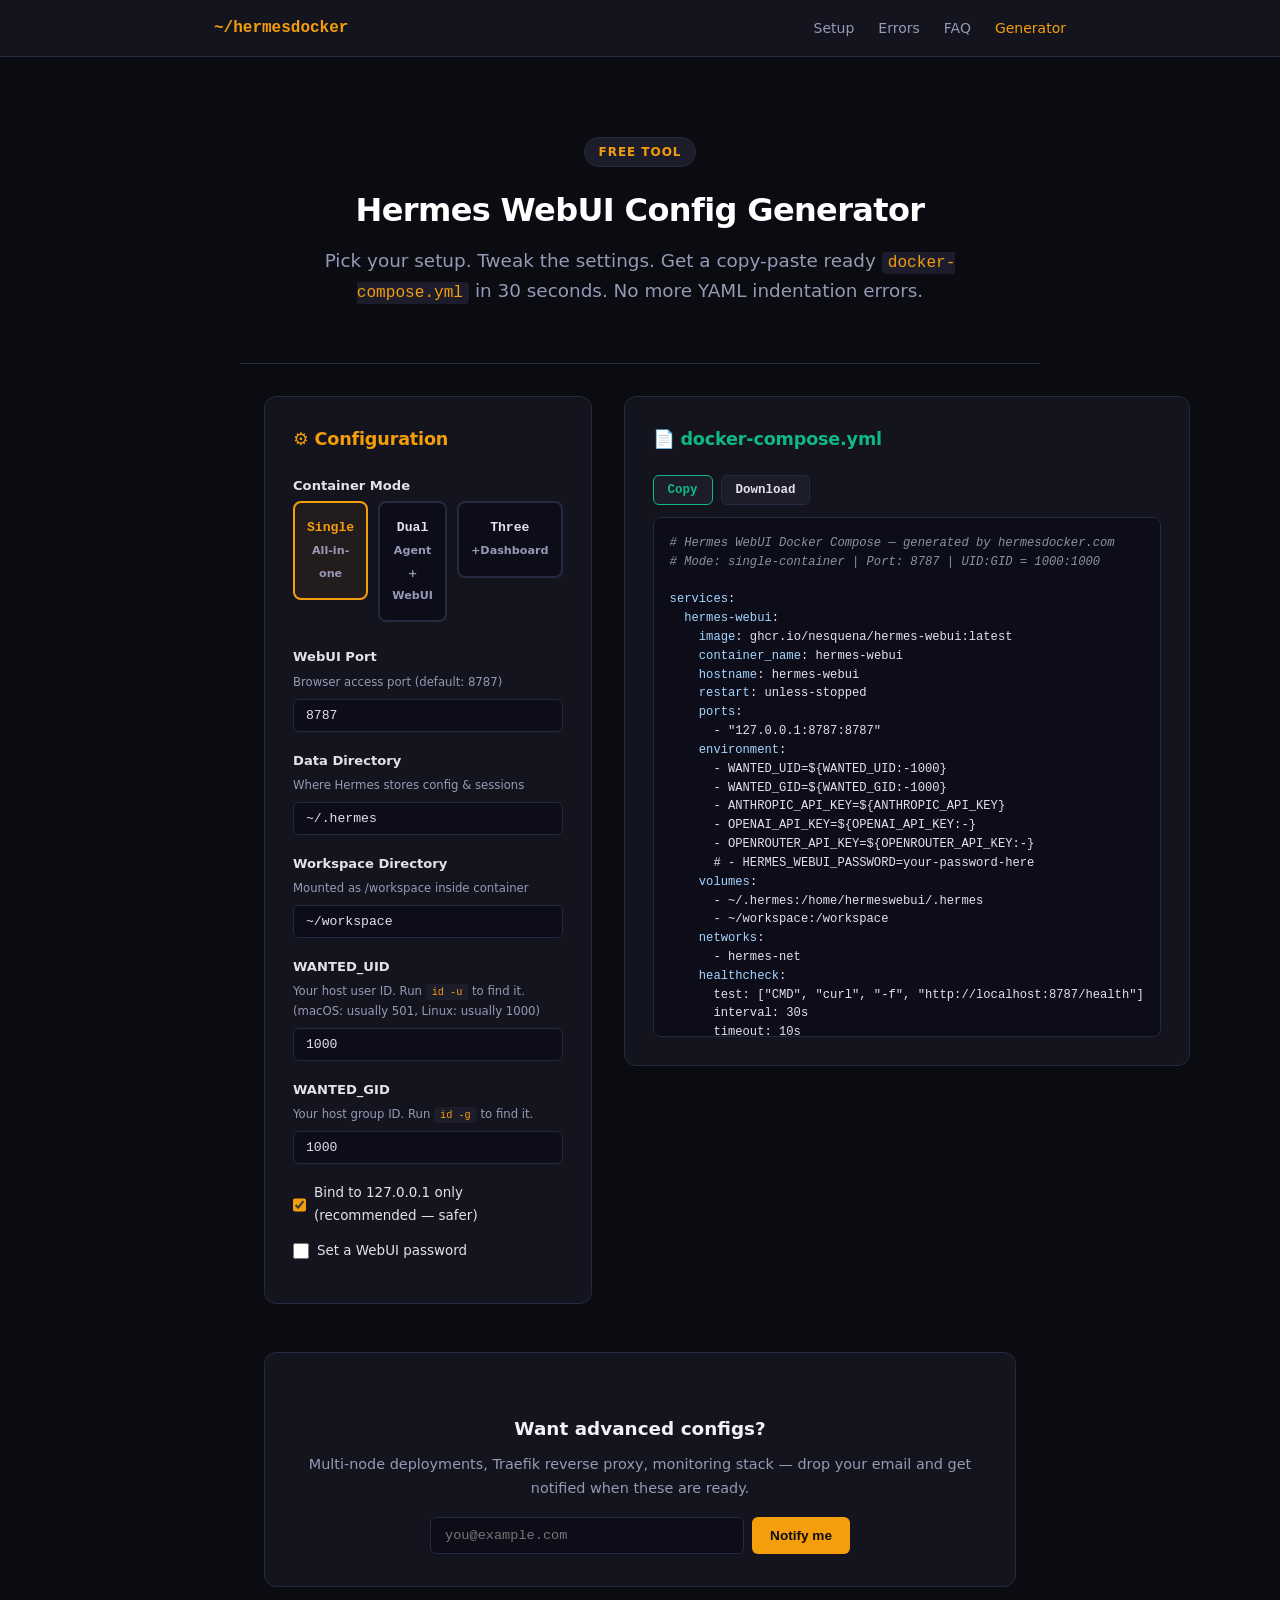
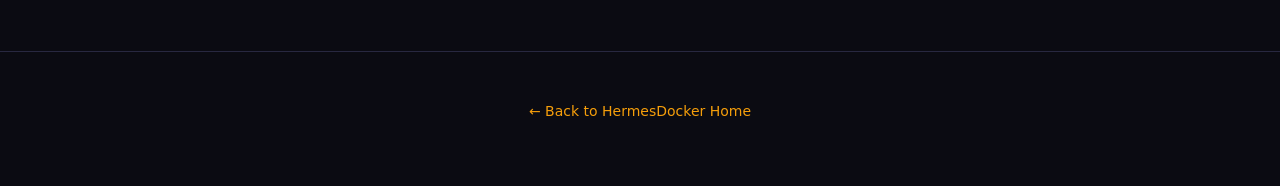
==== config-generator/index.html @ e7eb35ca "add Config Generator tool page — form-driven docker-compose.yml builder with live YAML preview" ====
<!DOCTYPE html>
<html lang="en">
<head>
  <meta charset="UTF-8">
  <meta name="viewport" content="width=device-width, initial-scale=1.0">
  <meta name="description" content="Generate a working Hermes WebUI Docker Compose file in 30 seconds. Pick your container mode, set your paths and ports — get a copy-paste ready YAML.">
  <title>Hermes WebUI Config Generator — Free Docker Compose YAML Builder</title>
  <link rel="canonical" href="https://hermesdocker.com/config-generator/">
  <meta name="robots" content="index, follow">
  <meta property="og:title" content="Hermes WebUI Config Generator — Free Docker Compose YAML Builder">
  <meta property="og:description" content="Generate a working Hermes WebUI Docker Compose file in 30 seconds. Pick your container mode, set your paths and ports.">
  <meta property="og:type" content="article">
  <meta property="og:url" content="https://hermesdocker.com/config-generator/">
  <meta property="og:locale" content="en_US">
  <meta name="twitter:card" content="summary_large_image">
  <meta name="twitter:title" content="Hermes WebUI Config Generator — Free Docker Compose YAML Builder">
  <meta name="twitter:description" content="Generate a working Hermes WebUI Docker Compose file in 30 seconds. Copy-paste ready.">
  <link rel="stylesheet" href="/style.css">
  <style>
    /* Tool page overrides */
    .generator-wrap {
      display: grid;
      grid-template-columns: 1fr 1fr;
      gap: 32px;
      align-items: start;
    }
    @media (max-width: 768px) {
      .generator-wrap { grid-template-columns: 1fr; }
    }

    .form-panel, .preview-panel {
      background: var(--surface);
      border: 1px solid var(--border);
      border-radius: 12px;
      padding: 28px;
    }

    .form-panel h2, .preview-panel h2 {
      font-size: 1.1rem;
      font-weight: 700;
      margin-bottom: 20px;
      display: flex;
      align-items: center;
      gap: 8px;
    }
    .form-panel h2 { color: var(--accent); }
    .preview-panel h2 { color: var(--green); }

    .form-group {
      margin-bottom: 18px;
    }
    .form-group label {
      display: block;
      font-size: 0.82rem;
      font-weight: 600;
      color: var(--text);
      margin-bottom: 4px;
    }
    .form-group .hint {
      font-size: 0.73rem;
      color: var(--text2);
      margin-bottom: 6px;
    }
    .form-group select,
    .form-group input[type="text"],
    .form-group input[type="number"] {
      width: 100%;
      background: var(--code-bg);
      border: 1px solid var(--border);
      border-radius: 6px;
      padding: 8px 12px;
      color: var(--text);
      font-family: var(--mono);
      font-size: 0.82rem;
      outline: none;
      transition: border-color 0.15s;
    }
    .form-group select:focus,
    .form-group input:focus {
      border-color: var(--accent);
    }
    .form-group select {
      cursor: pointer;
      appearance: none;
      background-image: url("data:image/svg+xml,%3Csvg xmlns='http://www.w3.org/2000/svg' width='12' height='12' viewBox='0 0 12 12'%3E%3Cpath d='M6 8L1 3h10z' fill='%239898b5'/%3E%3C/svg%3E");
      background-repeat: no-repeat;
      background-position: right 12px center;
      padding-right: 32px;
    }

    /* Mode selector — radio cards */
    .mode-selector {
      display: grid;
      grid-template-columns: repeat(3, 1fr);
      gap: 10px;
      margin-bottom: 20px;
    }
    .mode-card {
      position: relative;
    }
    .mode-card input {
      position: absolute; opacity: 0; pointer-events: none;
    }
    .mode-card label {
      display: block;
      background: var(--code-bg);
      border: 2px solid var(--border);
      border-radius: 8px;
      padding: 14px 12px;
      text-align: center;
      cursor: pointer;
      transition: border-color 0.15s, background 0.15s;
    }
    .mode-card label .mode-name {
      font-family: var(--mono);
      font-size: 0.82rem;
      font-weight: 700;
      color: var(--text);
      display: block;
    }
    .mode-card label .mode-desc {
      font-size: 0.7rem;
      color: var(--text2);
      margin-top: 2px;
    }
    .mode-card input:checked + label {
      border-color: var(--accent);
      background: rgba(245,158,11,0.06);
    }
    .mode-card input:checked + label .mode-name {
      color: var(--accent);
    }

    /* Preview panel */
    .preview-panel {
      position: sticky;
      top: 80px;
    }
    .preview-actions {
      display: flex;
      gap: 8px;
      margin-bottom: 12px;
    }
    .btn {
      display: inline-flex;
      align-items: center;
      gap: 6px;
      font-family: var(--mono);
      font-size: 0.78rem;
      font-weight: 600;
      border: 1px solid var(--border);
      border-radius: 6px;
      padding: 7px 14px;
      cursor: pointer;
      background: var(--surface2);
      color: var(--text);
      transition: border-color 0.15s, background 0.15s;
      white-space: nowrap;
    }
    .btn:hover { border-color: var(--accent); background: rgba(245,158,11,0.06); }
    .btn.copy-btn { border-color: var(--green); color: var(--green); }
    .btn.copy-btn:hover { background: rgba(16,185,129,0.08); }
    .btn.copy-btn.copied { background: rgba(16,185,129,0.12); border-color: var(--green); }

    .yaml-output {
      background: var(--code-bg);
      border: 1px solid var(--border);
      border-radius: 8px;
      padding: 16px;
      font-family: var(--mono);
      font-size: 0.76rem;
      line-height: 1.55;
      color: #e2e2ed;
      overflow-x: auto;
      white-space: pre;
      max-height: 520px;
      overflow-y: auto;
    }
    .yaml-output .y-key { color: #a5d6ff; }
    .yaml-output .y-comment { color: #8b949e; font-style: italic; }
    .yaml-output .y-val { color: #a5d6ff; }
    .yaml-output .y-bool { color: #ff7b72; }

    /* Email capture */
    .email-capture {
      margin-top: 48px;
      background: var(--surface);
      border: 1px solid var(--border);
      border-radius: 12px;
      padding: 32px;
      text-align: center;
    }
    .email-capture h3 {
      font-size: 1.15rem;
      font-weight: 700;
      margin-bottom: 8px;
    }
    .email-capture p {
      color: var(--text2);
      font-size: 0.9rem;
      margin-bottom: 16px;
    }
    .email-row {
      display: flex;
      gap: 8px;
      max-width: 420px;
      margin: 0 auto;
    }
    .email-row input {
      flex: 1;
      background: var(--code-bg);
      border: 1px solid var(--border);
      border-radius: 6px;
      padding: 10px 14px;
      color: var(--text);
      font-family: var(--mono);
      font-size: 0.85rem;
      outline: none;
    }
    .email-row input:focus { border-color: var(--accent); }
    .email-row button {
      background: var(--accent);
      color: #0b0b12;
      border: none;
      border-radius: 6px;
      padding: 10px 18px;
      font-weight: 700;
      font-size: 0.85rem;
      cursor: pointer;
      transition: opacity 0.15s;
    }
    .email-row button:hover { opacity: 0.9; }

    .check-group {
      display: flex;
      align-items: center;
      gap: 8px;
      margin-bottom: 12px;
    }
    .check-group input[type="checkbox"] {
      accent-color: var(--accent);
      width: 16px; height: 16px;
    }
    .check-group label {
      font-size: 0.84rem;
      color: var(--text);
      cursor: pointer;
    }
  </style>
</head>
<body>

<nav>
  <div class="nav-inner">
    <span class="nav-logo"><a href="/">~/hermesdocker</a></span>
    <ul class="nav-links">
      <li><a href="/#how-to">Setup</a></li>
      <li><a href="/#errors">Errors</a></li>
      <li><a href="/#faq">FAQ</a></li>
      <li><a href="/config-generator/" style="color:var(--accent);">Generator</a></li>
    </ul>
  </div>
</nav>

<main>

<section class="hero" style="padding-bottom:32px;">
  <div class="hero-badge">FREE TOOL</div>
  <h1 style="font-size:2rem;">Hermes WebUI Config Generator</h1>
  <p class="subtitle">Pick your setup. Tweak the settings. Get a copy-paste ready <code>docker-compose.yml</code> in 30 seconds. No more YAML indentation errors.</p>
</section>

<section class="section" style="padding-top:32px;">
  <div class="generator-wrap">

    <!-- Form panel -->
    <div class="form-panel">
      <h2>&#9881; Configuration</h2>

      <div class="form-group">
        <label>Container Mode</label>
        <div class="mode-selector" id="modeSelector">
          <div class="mode-card">
            <input type="radio" name="mode" id="modeSingle" value="single" checked>
            <label for="modeSingle">
              <span class="mode-name">Single</span>
              <span class="mode-desc">All-in-one</span>
            </label>
          </div>
          <div class="mode-card">
            <input type="radio" name="mode" id="modeDual" value="dual">
            <label for="modeDual">
              <span class="mode-name">Dual</span>
              <span class="mode-desc">Agent + WebUI</span>
            </label>
          </div>
          <div class="mode-card">
            <input type="radio" name="mode" id="modeThree" value="three">
            <label for="modeThree">
              <span class="mode-name">Three</span>
              <span class="mode-desc">+Dashboard</span>
            </label>
          </div>
        </div>
      </div>

      <div class="form-group">
        <label for="webuiPort">WebUI Port</label>
        <div class="hint">Browser access port (default: 8787)</div>
        <input type="number" id="webuiPort" value="8787" min="1" max="65535">
      </div>

      <div class="form-group" id="agentPortGroup" style="display:none;">
        <label for="agentPort">Agent Gateway Port</label>
        <div class="hint">Internal agent port (default: 8642)</div>
        <input type="number" id="agentPort" value="8642" min="1" max="65535">
      </div>

      <div class="form-group" id="dashboardPortGroup" style="display:none;">
        <label for="dashboardPort">Dashboard Port</label>
        <div class="hint">Monitoring dashboard (default: 9119)</div>
        <input type="number" id="dashboardPort" value="9119" min="1" max="65535">
      </div>

      <div class="form-group">
        <label for="dataDir">Data Directory</label>
        <div class="hint">Where Hermes stores config & sessions</div>
        <input type="text" id="dataDir" value="~/.hermes">
      </div>

      <div class="form-group">
        <label for="workspaceDir">Workspace Directory</label>
        <div class="hint">Mounted as /workspace inside container</div>
        <input type="text" id="workspaceDir" value="~/workspace">
      </div>

      <div class="form-group" id="sharedDataGroup" style="display:none;">
        <label for="sharedDataDir">Shared Data Directory</label>
        <div class="hint">Production mount for multi-container (e.g., /mnt/data/hermes-allinone)</div>
        <input type="text" id="sharedDataDir" value="/mnt/data/hermes-allinone">
      </div>

      <div class="form-group">
        <label for="wantedUid">WANTED_UID</label>
        <div class="hint">Your host user ID. Run <code>id -u</code> to find it. (macOS: usually 501, Linux: usually 1000)</div>
        <input type="number" id="wantedUid" value="1000" min="0">
      </div>

      <div class="form-group">
        <label for="wantedGid">WANTED_GID</label>
        <div class="hint">Your host group ID. Run <code>id -g</code> to find it.</div>
        <input type="number" id="wantedGid" value="1000" min="0">
      </div>

      <div class="check-group">
        <input type="checkbox" id="bindLocalhost" checked>
        <label for="bindLocalhost">Bind to 127.0.0.1 only (recommended — safer)</label>
      </div>

      <div class="check-group">
        <input type="checkbox" id="setPassword">
        <label for="setPassword">Set a WebUI password</label>
      </div>

      <div class="form-group" id="passwordGroup" style="display:none;">
        <input type="text" id="webuiPassword" placeholder="Enter a strong password">
      </div>
    </div>

    <!-- Preview panel -->
    <div class="preview-panel">
      <h2>&#128196; docker-compose.yml</h2>
      <div class="preview-actions">
        <button class="btn copy-btn" id="copyBtn" onclick="copyYaml()">Copy</button>
        <button class="btn" id="downloadBtn" onclick="downloadYaml()">Download</button>
      </div>
      <div class="yaml-output" id="yamlOutput"></div>
    </div>

  </div>

  <!-- Email capture -->
  <div class="email-capture">
    <h3>Want advanced configs?</h3>
    <p>Multi-node deployments, Traefik reverse proxy, monitoring stack — drop your email and get notified when these are ready.</p>
    <form class="email-row" action="https://formspree.io/f/your-form-id" method="POST">
      <input type="email" name="email" placeholder="you@example.com" required>
      <button type="submit">Notify me</button>
    </form>
  </div>

</section>

</main>

<footer>
  <p><a href="/">← Back to HermesDocker Home</a></p>
</footer>

<script>
const modeInputs = document.querySelectorAll('input[name="mode"]');
const agentPortGroup = document.getElementById('agentPortGroup');
const dashboardPortGroup = document.getElementById('dashboardPortGroup');
const sharedDataGroup = document.getElementById('sharedDataGroup');
const bindLocalhost = document.getElementById('bindLocalhost');
const setPassword = document.getElementById('setPassword');
const passwordGroup = document.getElementById('passwordGroup');

function updateFormUI() {
  const mode = document.querySelector('input[name="mode"]:checked').value;
  agentPortGroup.style.display = (mode === 'dual' || mode === 'three') ? '' : 'none';
  dashboardPortGroup.style.display = (mode === 'three') ? '' : 'none';
  sharedDataGroup.style.display = (mode === 'three') ? '' : 'none';
}

modeInputs.forEach(r => r.addEventListener('change', () => { updateFormUI(); generateYaml(); }));
setPassword.addEventListener('change', () => {
  passwordGroup.style.display = setPassword.checked ? '' : 'none';
  generateYaml();
});

// Listen to all form inputs
document.querySelectorAll('.form-panel input, .form-panel select').forEach(el => {
  el.addEventListener('input', generateYaml);
  el.addEventListener('change', generateYaml);
});

function getVal(id) { return document.getElementById(id).value.trim(); }
function getChecked(id) { return document.getElementById(id).checked; }

function generateYaml() {
  const mode = document.querySelector('input[name="mode"]:checked').value;
  const webuiPort = getVal('webuiPort') || '8787';
  const agentPort = getVal('agentPort') || '8642';
  const dashboardPort = getVal('dashboardPort') || '9119';
  const dataDir = getVal('dataDir') || '~/.hermes';
  const workspaceDir = getVal('workspaceDir') || '~/workspace';
  const sharedDir = getVal('sharedDataDir') || '/mnt/data/hermes-allinone';
  const uid = getVal('wantedUid') || '1000';
  const gid = getVal('wantedGid') || '1000';
  const localhost = getChecked('bindLocalhost');
  const hasPassword = getChecked('setPassword');
  const password = getVal('webuiPassword');
  const bind = localhost ? '127.0.0.1' : '0.0.0.0';

  const L = (s, v, c) => `  ${s}: ${v}` + (c ? `  ${c}` : '');

  let yaml = '# Hermes WebUI Docker Compose — generated by hermesdocker.com\n';
  yaml += `# Mode: ${mode}-container | Port: ${webuiPort} | UID:GID = ${uid}:${gid}\n\n`;
  yaml += 'services:\n';

  if (mode === 'dual' || mode === 'three') {
    // hermes-agent service
    yaml += '  hermes-agent:\n';
    yaml += '    image: ghcr.io/nesquena/hermes-agent:latest\n';
    yaml += '    container_name: hermes-agent\n';
    yaml += '    hostname: hermes-agent\n';
    yaml += '    restart: unless-stopped\n';
    yaml += '    ports:\n';
    yaml += `      - "${bind}:${agentPort}:${agentPort}"\n`;
    yaml += '    environment:\n';
    yaml += '      - ANTHROPIC_API_KEY=${ANTHROPIC_API_KEY}\n';
    yaml += '      - OPENAI_API_KEY=${OPENAI_API_KEY:-}\n';
    yaml += '      - OPENROUTER_API_KEY=${OPENROUTER_API_KEY:-}\n';
    yaml += '    volumes:\n';
    yaml += `      - ${dataDir}/hermes-agent:/app\n`;
    if (mode === 'three') {
      yaml += `      - ${sharedDir}:/root/.hermes\n`;
    } else {
      yaml += `      - ${dataDir}:/root/.hermes\n`;
    }
    yaml += '    networks:\n';
    yaml += '      - hermes-net\n\n';
  }

  // hermes-webui service
  yaml += '  hermes-webui:\n';
  yaml += '    image: ghcr.io/nesquena/hermes-webui:latest\n';
  yaml += '    container_name: hermes-webui\n';
  yaml += '    hostname: hermes-webui\n';
  yaml += '    restart: unless-stopped\n';
  yaml += '    ports:\n';
  yaml += `      - "${bind}:${webuiPort}:${webuiPort}"\n`;
  yaml += '    environment:\n';
  yaml += `      - WANTED_UID=\${WANTED_UID:-${uid}}\n`;
  yaml += `      - WANTED_GID=\${WANTED_GID:-${gid}}\n`;
  if (mode === 'single') {
    yaml += '      - ANTHROPIC_API_KEY=${ANTHROPIC_API_KEY}\n';
    yaml += '      - OPENAI_API_KEY=${OPENAI_API_KEY:-}\n';
    yaml += '      - OPENROUTER_API_KEY=${OPENROUTER_API_KEY:-}\n';
  } else {
    yaml += '      - HERMES_AGENT_URL=http://hermes-agent:8642\n';
  }
  if (hasPassword && password) {
    yaml += `      - HERMES_WEBUI_PASSWORD=${password}\n`;
  } else {
    yaml += '      # - HERMES_WEBUI_PASSWORD=your-password-here\n';
  }
  yaml += '    volumes:\n';
  if (mode === 'three') {
    yaml += `      - ${sharedDir}:/home/hermeswebui/.hermes\n`;
    yaml += `      - ${sharedDir}/hermes-agent-src:/home/hermeswebui/.hermes/hermes-agent\n`;
  } else if (mode === 'dual') {
    yaml += `      - ${dataDir}:/home/hermeswebui/.hermes\n`;
    yaml += `      - ${dataDir}/hermes-agent:/home/hermeswebui/.hermes/hermes-agent\n`;
  } else {
    yaml += `      - ${dataDir}:/home/hermeswebui/.hermes\n`;
  }
  yaml += `      - ${workspaceDir}:/workspace\n`;
  yaml += '    networks:\n';
  yaml += '      - hermes-net\n';
  if (mode !== 'single') {
    yaml += '    depends_on:\n';
    yaml += '      hermes-agent:\n';
    yaml += '        condition: service_started\n';
  }
  yaml += '    healthcheck:\n';
  yaml += '      test: ["CMD", "curl", "-f", "http://localhost:8787/health"]\n';
  yaml += '      interval: 30s\n';
  yaml += '      timeout: 10s\n';
  yaml += '      retries: 3\n';

  if (mode === 'three') {
    yaml += '\n  hermes-dashboard:\n';
    yaml += '    image: ghcr.io/nesquena/hermes-dashboard:latest\n';
    yaml += '    container_name: hermes-dashboard\n';
    yaml += '    hostname: hermes-dashboard\n';
    yaml += '    restart: unless-stopped\n';
    yaml += '    ports:\n';
    yaml += `      - "${bind}:${dashboardPort}:${dashboardPort}"\n`;
    yaml += '    environment:\n';
    yaml += `      - WANTED_UID=\${WANTED_UID:-${uid}}\n`;
    yaml += `      - WANTED_GID=\${WANTED_GID:-${gid}}\n`;
    yaml += '      - HERMES_AGENT_URL=http://hermes-agent:8642\n';
    yaml += '    volumes:\n';
    yaml += `      - ${sharedDir}:/home/hermeswebui/.hermes\n`;
    yaml += '    networks:\n';
    yaml += '      - hermes-net\n';
    yaml += '    depends_on:\n';
    yaml += '      hermes-agent:\n';
    yaml += '        condition: service_started\n';
  }

  yaml += '\nnetworks:\n';
  yaml += '  hermes-net:\n';
  yaml += '    driver: bridge\n';

  // Syntax highlight
  let html = yaml
    .replace(/&/g, '&amp;')
    .replace(/</g, '&lt;')
    .replace(/>/g, '&gt;');

  html = html.replace(/^(#.*)$/gm, '<span class="y-comment">$1</span>');
  html = html.replace(/^(\s{0,4})([\w-]+)(:)/gm, (m, sp, key, colon) => {
    return sp + '<span class="y-key">' + key + '</span>' + colon;
  });

  document.getElementById('yamlOutput').innerHTML = html;
}

function copyYaml() {
  const el = document.getElementById('yamlOutput');
  const range = document.createRange();
  range.selectNodeContents(el);
  const sel = window.getSelection();
  sel.removeAllRanges();
  sel.addRange(range);
  document.execCommand('copy');
  sel.removeAllRanges();

  const btn = document.getElementById('copyBtn');
  btn.textContent = 'Copied!';
  btn.classList.add('copied');
  setTimeout(() => {
    btn.textContent = 'Copy';
    btn.classList.remove('copied');
  }, 2000);
}

function downloadYaml() {
  const raw = document.getElementById('yamlOutput').textContent;
  const blob = new Blob([raw], { type: 'text/yaml' });
  const a = document.createElement('a');
  a.href = URL.createObjectURL(blob);
  a.download = 'docker-compose.yml';
  a.click();
  URL.revokeObjectURL(a.href);
}

// Init
updateFormUI();
generateYaml();
</script>

</body>
</html>
---- style.css ----
/* HermesDocker — DevOps deployment + troubleshooting theme */
:root {
  --bg: #0b0b12;
  --surface: #14141f;
  --surface2: #1c1c2b;
  --border: #282840;
  --text: #e2e2ed;
  --text2: #9898b5;
  --accent: #f59e0b;
  --accent-dim: #d97706;
  --danger: #ef4444;
  --green: #10b981;
  --code-bg: #0d0d1a;
  --font: 'Segoe UI', system-ui, -apple-system, sans-serif;
  --mono: 'Cascadia Code', 'JetBrains Mono', 'Fira Code', 'Consolas', monospace;
}

*, *::before, *::after { box-sizing: border-box; margin: 0; padding: 0; }

html { scroll-behavior: smooth; }
body {
  font-family: var(--font);
  background: var(--bg);
  color: var(--text);
  line-height: 1.7;
  font-size: 16px;
}

/* Nav */
nav {
  background: var(--surface);
  border-bottom: 1px solid var(--border);
  position: sticky; top: 0; z-index: 100;
  backdrop-filter: blur(12px);
}
.nav-inner {
  max-width: 900px; margin: 0 auto; padding: 0 24px;
  display: flex; align-items: center; justify-content: space-between; height: 56px;
}
.nav-logo a {
  font-family: var(--mono); font-size: 1rem; font-weight: 600;
  color: var(--accent); text-decoration: none;
}
.nav-links { list-style: none; display: flex; gap: 24px; }
.nav-links a { color: var(--text2); text-decoration: none; font-size: 0.875rem; transition: color .15s; }
.nav-links a:hover { color: var(--text); }

/* Hero */
.hero {
  text-align: center; padding: 80px 24px 64px;
  max-width: 780px; margin: 0 auto;
}
.hero-badge {
  display: inline-block; background: var(--surface2); border: 1px solid var(--border);
  color: var(--accent); font-size: 0.75rem; font-weight: 600; text-transform: uppercase;
  letter-spacing: 0.08em; padding: 4px 14px; border-radius: 100px; margin-bottom: 24px;
}
.hero h1 {
  font-size: 2.5rem; font-weight: 800; line-height: 1.2; letter-spacing: -0.02em;
  margin-bottom: 16px; color: #fff;
}
.hero .subtitle { font-size: 1.15rem; color: var(--text2); margin-bottom: 24px; line-height: 1.65; }
.hero-meta {
  display: flex; gap: 12px; justify-content: center; align-items: center;
  color: var(--text2); font-size: 0.9rem;
}

/* Sections */
.section {
  max-width: 800px; margin: 0 auto; padding: 64px 24px;
  border-top: 1px solid var(--border);
}
.section:first-of-type { border-top: none; }
.section .intro {
  color: var(--text2); font-size: 1.05rem; margin-bottom: 32px;
}

h2 {
  font-size: 1.75rem; font-weight: 700; margin-bottom: 24px;
  letter-spacing: -0.01em; color: #fff;
}
h3 { font-size: 1.2rem; font-weight: 600; margin: 28px 0 8px; color: #f0f0f5; }
h4 { font-size: 1rem; font-weight: 600; margin-bottom: 6px; color: #f0f0f5; }
p { margin-bottom: 14px; color: var(--text2); }
p strong { color: var(--text); }
a { color: var(--accent); text-decoration: none; }
a:hover { text-decoration: underline; }

/* Reason blocks */
.reason {
  background: var(--surface); border: 1px solid var(--border);
  border-radius: 10px; padding: 24px; margin-bottom: 20px;
}
.reason h3 { margin-top: 0; }
.reason p { margin-bottom: 8px; }
.reason-why {
  font-size: 0.85rem; color: var(--accent); font-style: italic;
  border-left: 3px solid var(--accent-dim); padding-left: 12px;
}

/* Steps */
.step { margin-bottom: 36px; }
.step h3 { color: var(--accent); }

/* Architecture diagram */
.arch-diagram {
  background: var(--code-bg); border: 1px solid var(--border);
  border-radius: 8px; padding: 20px 24px; margin: 12px 0 18px;
  font-family: var(--mono); font-size: 0.8rem; line-height: 1.5;
  color: var(--text2); overflow-x: auto;
}

/* Code blocks */
.code-block {
  background: var(--code-bg); border: 1px solid var(--border);
  border-radius: 8px; padding: 16px 20px; margin: 12px 0 18px;
  font-family: var(--mono); font-size: 0.85rem; line-height: 1.65;
  overflow-x: auto; white-space: pre-wrap; word-break: break-word;
  color: #c9d1d9;
}
.cm { color: #8b949e; }
.st { color: #a5d6ff; }
.kw { color: #ff7b72; }
.kn { color: #ff7b72; }
.nn { color: #ffa657; }
code {
  background: var(--surface2); padding: 2px 6px; border-radius: 4px;
  font-family: var(--mono); font-size: 0.875em; color: var(--accent);
}
.code-block code { background: none; padding: 0; color: inherit; }

/* Callouts */
.callout {
  background: var(--surface); border: 1px solid var(--border);
  border-radius: 10px; padding: 18px 22px; margin: 20px 0;
  font-size: 0.95rem;
}
.callout strong { color: var(--accent); }
.callout.warn { border-left: 3px solid var(--accent); }
.callout.warn strong { color: var(--accent); }
.callout.danger { border-left: 3px solid var(--danger); }
.callout.danger strong { color: var(--danger); }
.callout.note { border-left: 3px solid var(--text2); }

/* Features grid */
.features-grid {
  display: grid; grid-template-columns: repeat(auto-fit, minmax(320px, 1fr));
  gap: 20px;
}
.feature-card {
  background: var(--surface); border: 1px solid var(--border);
  border-radius: 10px; padding: 22px;
}
.feature-card h4 { color: var(--accent); }
.feature-card p { font-size: 0.95rem; margin-bottom: 0; }

/* Error entries */
.error-entry {
  background: var(--surface); border: 1px solid var(--border);
  border-radius: 10px; padding: 24px; margin-bottom: 24px;
  position: relative;
}
.error-num {
  position: absolute; top: -12px; left: 20px;
  background: var(--danger); color: #fff;
  font-size: 0.7rem; font-weight: 700; text-transform: uppercase;
  letter-spacing: 0.06em; padding: 3px 12px; border-radius: 100px;
}
.error-entry h3 { margin-top: 8px; color: #fff; }
.error-symptom {
  background: var(--code-bg); border: 1px solid var(--border);
  border-radius: 6px; padding: 12px 16px; margin: 12px 0;
  font-size: 0.9rem;
}
.error-symptom strong { color: var(--danger); }
.error-symptom code { color: var(--danger); background: none; padding: 0; }
.error-entry p { margin-bottom: 10px; }
.source-tag {
  display: inline-block; font-size: 0.75rem; color: var(--text2);
  background: var(--surface2); padding: 2px 10px; border-radius: 4px;
  margin-top: 12px; font-family: var(--mono);
}

/* FAQ */
.faq-item { margin-bottom: 2px; }
.faq-q {
  width: 100%; text-align: left; background: var(--surface);
  border: 1px solid var(--border); border-radius: 8px;
  padding: 16px 48px 16px 20px; font-size: 1rem; font-weight: 500;
  color: var(--text); cursor: pointer; position: relative;
  font-family: var(--font); transition: background .15s;
}
.faq-q:hover { background: var(--surface2); }
.faq-q::after {
  content: '+'; position: absolute; right: 20px; top: 50%;
  transform: translateY(-50%); font-size: 1.3rem; color: var(--accent);
  transition: transform .2s;
}
.faq-q.open::after { transform: translateY(-50%) rotate(45deg); }
.faq-q.open { background: var(--surface2); border-color: var(--accent-dim); }
.faq-a {
  display: none; background: var(--surface);
  border: 1px solid var(--border); border-top: none;
  border-radius: 0 0 8px 8px; padding: 0 20px 18px;
}
.faq-a.open { display: block; }
.faq-a p { font-size: 0.95rem; }
.faq-a ul { margin: 0 0 14px 20px; color: var(--text2); font-size: 0.95rem; }
.faq-a li { margin-bottom: 6px; }

/* Next steps */
.next-grid {
  display: grid; grid-template-columns: repeat(auto-fit, minmax(220px, 1fr));
  gap: 16px; margin-top: 8px;
}
.next-card {
  display: flex; flex-direction: column; gap: 4px;
  background: var(--surface); border: 1px solid var(--border);
  border-radius: 10px; padding: 22px; text-decoration: none;
  transition: border-color .15s;
}
.next-card:hover { border-color: var(--accent-dim); text-decoration: none; }
.next-card .next-arrow { color: var(--accent); font-size: 1.1rem; font-weight: 700; }
.next-card strong { color: var(--text); font-size: 1rem; }
.next-card span { color: var(--text2); font-size: 0.875rem; }

/* Footer */
footer {
  text-align: center; padding: 48px 24px;
  border-top: 1px solid var(--border); color: var(--text2); font-size: 0.875rem;
}
footer a { color: var(--accent); }

/* Responsive */
@media (max-width: 640px) {
  .hero h1 { font-size: 1.65rem; }
  .hero .subtitle { font-size: 1rem; }
  .section { padding: 48px 16px; }
  h2 { font-size: 1.4rem; }
  .features-grid { grid-template-columns: 1fr; }
  .next-grid { grid-template-columns: 1fr; }
  .nav-links { display: none; }
  .arch-diagram { font-size: 0.65rem; padding: 14px 16px; }
}
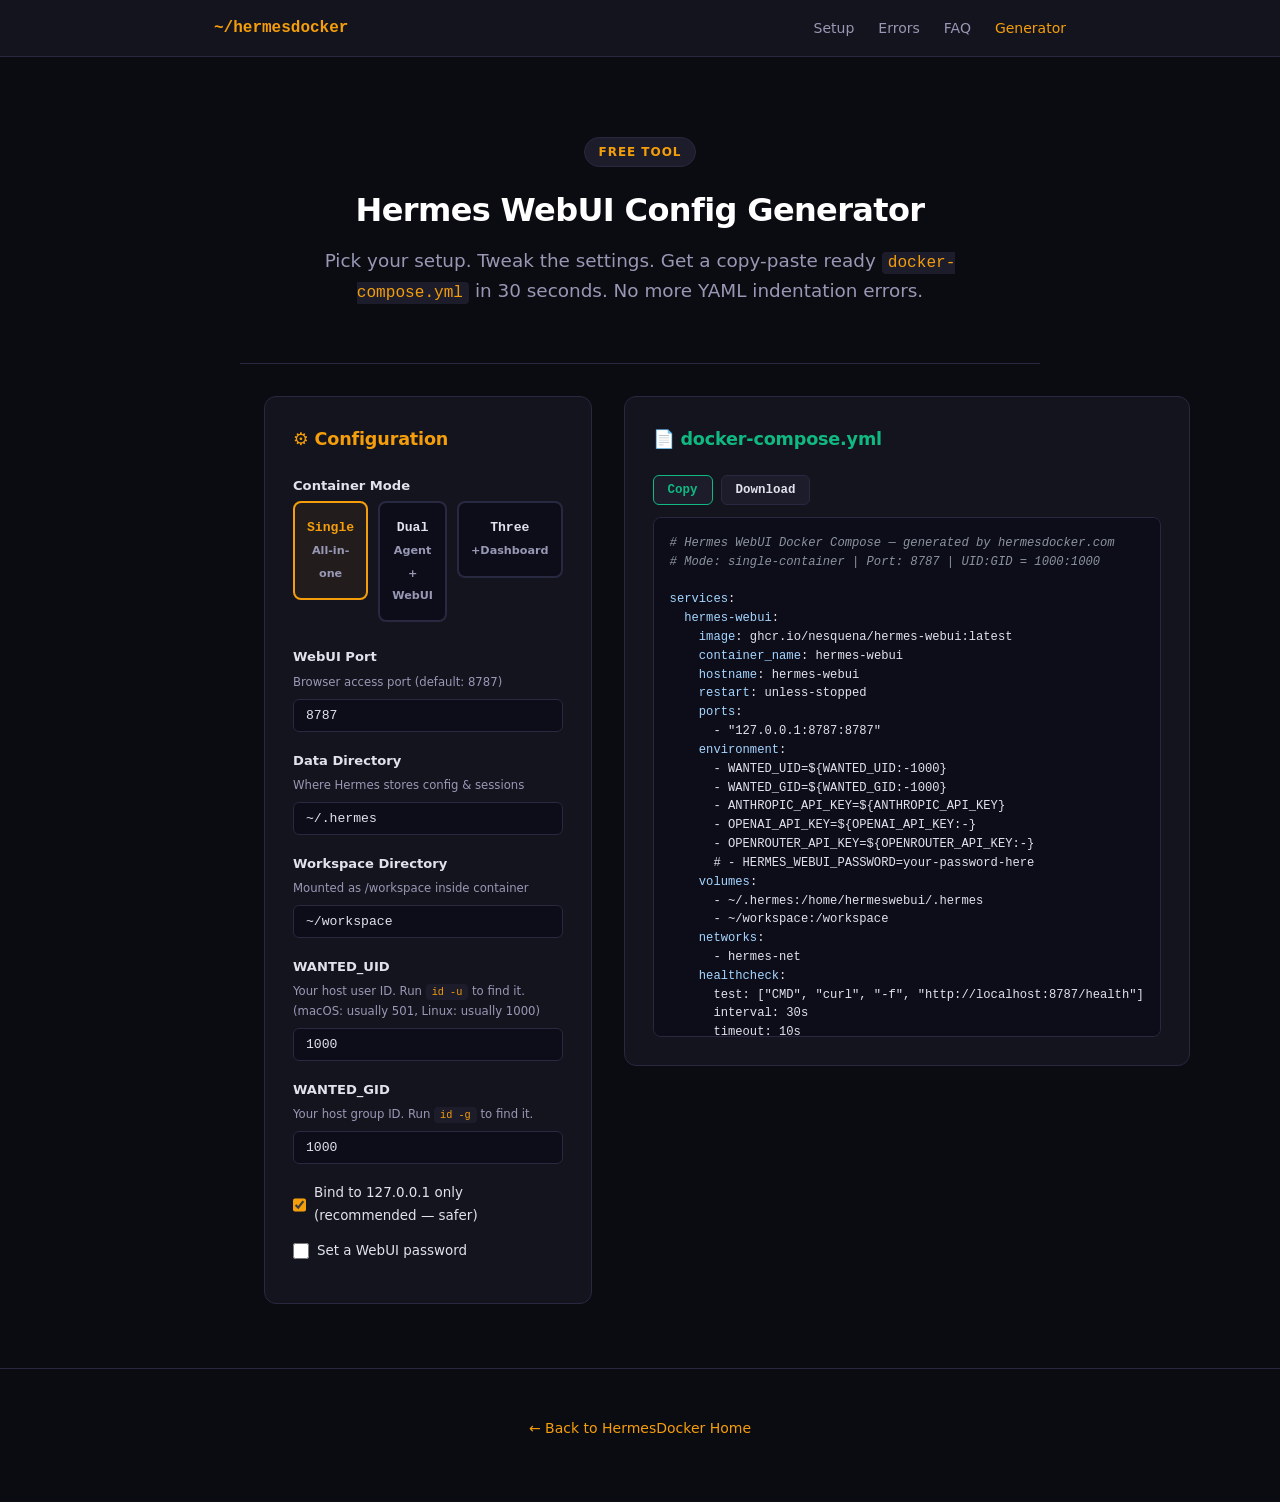
==== commit 6a3a7c1e: "feat: add Config Generator as free tool, remove email capture" ====
--- a/config-generator/index.html
+++ b/config-generator/index.html
@@ -182,55 +182,6 @@
     .yaml-output .y-bool { color: #ff7b72; }
 
     /* Email capture */
-    .email-capture {
-      margin-top: 48px;
-      background: var(--surface);
-      border: 1px solid var(--border);
-      border-radius: 12px;
-      padding: 32px;
-      text-align: center;
-    }
-    .email-capture h3 {
-      font-size: 1.15rem;
-      font-weight: 700;
-      margin-bottom: 8px;
-    }
-    .email-capture p {
-      color: var(--text2);
-      font-size: 0.9rem;
-      margin-bottom: 16px;
-    }
-    .email-row {
-      display: flex;
-      gap: 8px;
-      max-width: 420px;
-      margin: 0 auto;
-    }
-    .email-row input {
-      flex: 1;
-      background: var(--code-bg);
-      border: 1px solid var(--border);
-      border-radius: 6px;
-      padding: 10px 14px;
-      color: var(--text);
-      font-family: var(--mono);
-      font-size: 0.85rem;
-      outline: none;
-    }
-    .email-row input:focus { border-color: var(--accent); }
-    .email-row button {
-      background: var(--accent);
-      color: #0b0b12;
-      border: none;
-      border-radius: 6px;
-      padding: 10px 18px;
-      font-weight: 700;
-      font-size: 0.85rem;
-      cursor: pointer;
-      transition: opacity 0.15s;
-    }
-    .email-row button:hover { opacity: 0.9; }
-
     .check-group {
       display: flex;
       align-items: center;
@@ -377,16 +328,6 @@
       <div class="yaml-output" id="yamlOutput"></div>
     </div>
 
-  </div>
-
-  <!-- Email capture -->
-  <div class="email-capture">
-    <h3>Want advanced configs?</h3>
-    <p>Multi-node deployments, Traefik reverse proxy, monitoring stack — drop your email and get notified when these are ready.</p>
-    <form class="email-row" action="https://formspree.io/f/your-form-id" method="POST">
-      <input type="email" name="email" placeholder="you@example.com" required>
-      <button type="submit">Notify me</button>
-    </form>
   </div>
 
 </section>
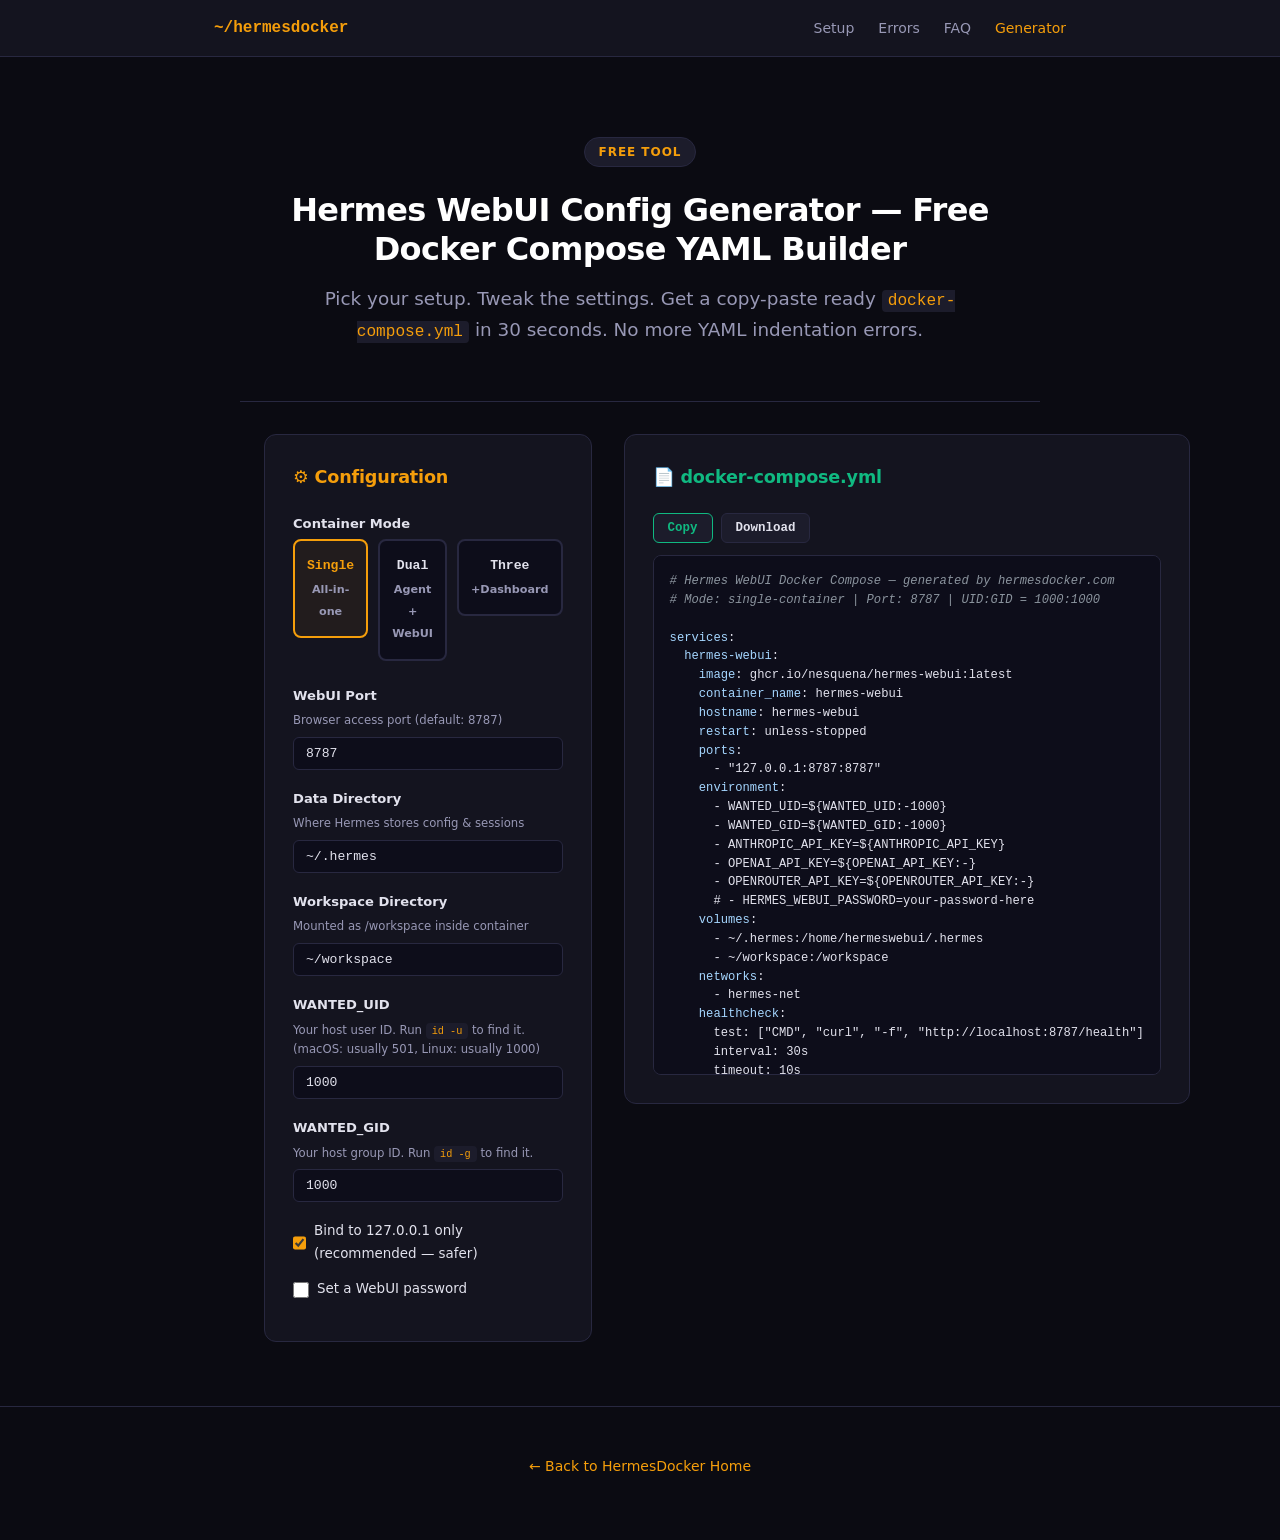
==== commit bc68aa34: "fix: unify title/H1 separators to em-dash, shorten meta descriptions" ====
--- a/config-generator/index.html
+++ b/config-generator/index.html
@@ -198,6 +198,57 @@
       cursor: pointer;
     }
   </style>
+  <script type="application/ld+json">
+  {
+    "@context": "https://schema.org",
+    "@type": "BreadcrumbList",
+    "itemListElement": [
+      { "@type": "ListItem", "position": 1, "name": "Hermes Docker Setup", "item": "https://hermesdocker.com/" },
+      { "@type": "ListItem", "position": 2, "name": "Config Generator", "item": "https://hermesdocker.com/config-generator/" }
+    ]
+  }
+  </script>
+  <script type="application/ld+json">
+  {
+    "@context": "https://schema.org",
+    "@type": "Article",
+    "headline": "Hermes WebUI Config Generator — Free Docker Compose YAML Builder",
+    "description": "Generate a working Hermes WebUI Docker Compose file in 30 seconds. Pick your container mode, set your paths and ports — get a copy-paste ready YAML.",
+    "author": { "@type": "Person", "name": "HermesDocker" },
+    "datePublished": "2026-06-09",
+    "dateModified": "2026-06-12",
+    "url": "https://hermesdocker.com/config-generator/",
+    "isAccessibleForFree": true,
+    "isPartOf": {"@type": "WebSite", "url": "https://hermesdocker.com/", "name": "HermesDocker"},
+    "sameAs": [
+      "https://github.com/nesquena/hermes-webui",
+      "https://github.com/NousResearch/hermes-agent"
+    ]
+  }
+  </script>
+  <script type="application/ld+json">
+  {
+    "@context": "https://schema.org",
+    "@type": "Organization",
+    "name": "HermesDocker",
+    "url": "https://hermesdocker.com",
+    "description": "Deploy Hermes WebUI with Docker Compose — free Config Generator, 3 compose modes, 8 verified fixes",
+    "sameAs": [
+      "https://github.com/nesquena/hermes-webui",
+      "https://github.com/NousResearch/hermes-agent"
+    ]
+  }
+  </script>
+  <script type="application/ld+json">
+  {
+    "@context": "https://schema.org",
+    "@type": "WebSite",
+    "name": "HermesDocker",
+    "url": "https://hermesdocker.com",
+    "description": "Deploy Hermes WebUI with Docker Compose in 5 minutes — free Config Generator, 3 compose modes, 8 verified fixes.",
+    "inLanguage": "en"
+  }
+  </script>
 </head>
 <body>
 
@@ -217,7 +268,7 @@
 
 <section class="hero" style="padding-bottom:32px;">
   <div class="hero-badge">FREE TOOL</div>
-  <h1 style="font-size:2rem;">Hermes WebUI Config Generator</h1>
+  <h1 style="font-size:2rem;">Hermes WebUI Config Generator — Free Docker Compose YAML Builder</h1>
   <p class="subtitle">Pick your setup. Tweak the settings. Get a copy-paste ready <code>docker-compose.yml</code> in 30 seconds. No more YAML indentation errors.</p>
 </section>
 
--- a/style.css
+++ b/style.css
@@ -60,6 +60,14 @@
   margin-bottom: 16px; color: #fff;
 }
 .hero .subtitle { font-size: 1.15rem; color: var(--text2); margin-bottom: 24px; line-height: 1.65; }
+.hero-cta {
+  display: inline-block; margin-top: 20px; padding: 10px 22px;
+  background: var(--accent); color: #0b0b12; font-weight: 700;
+  font-size: 0.95rem; border-radius: 8px; text-decoration: none;
+  transition: opacity .15s;
+}
+.hero-cta:hover { opacity: 0.9; text-decoration: none; }
+
 .hero-meta {
   display: flex; gap: 12px; justify-content: center; align-items: center;
   color: var(--text2); font-size: 0.9rem;
